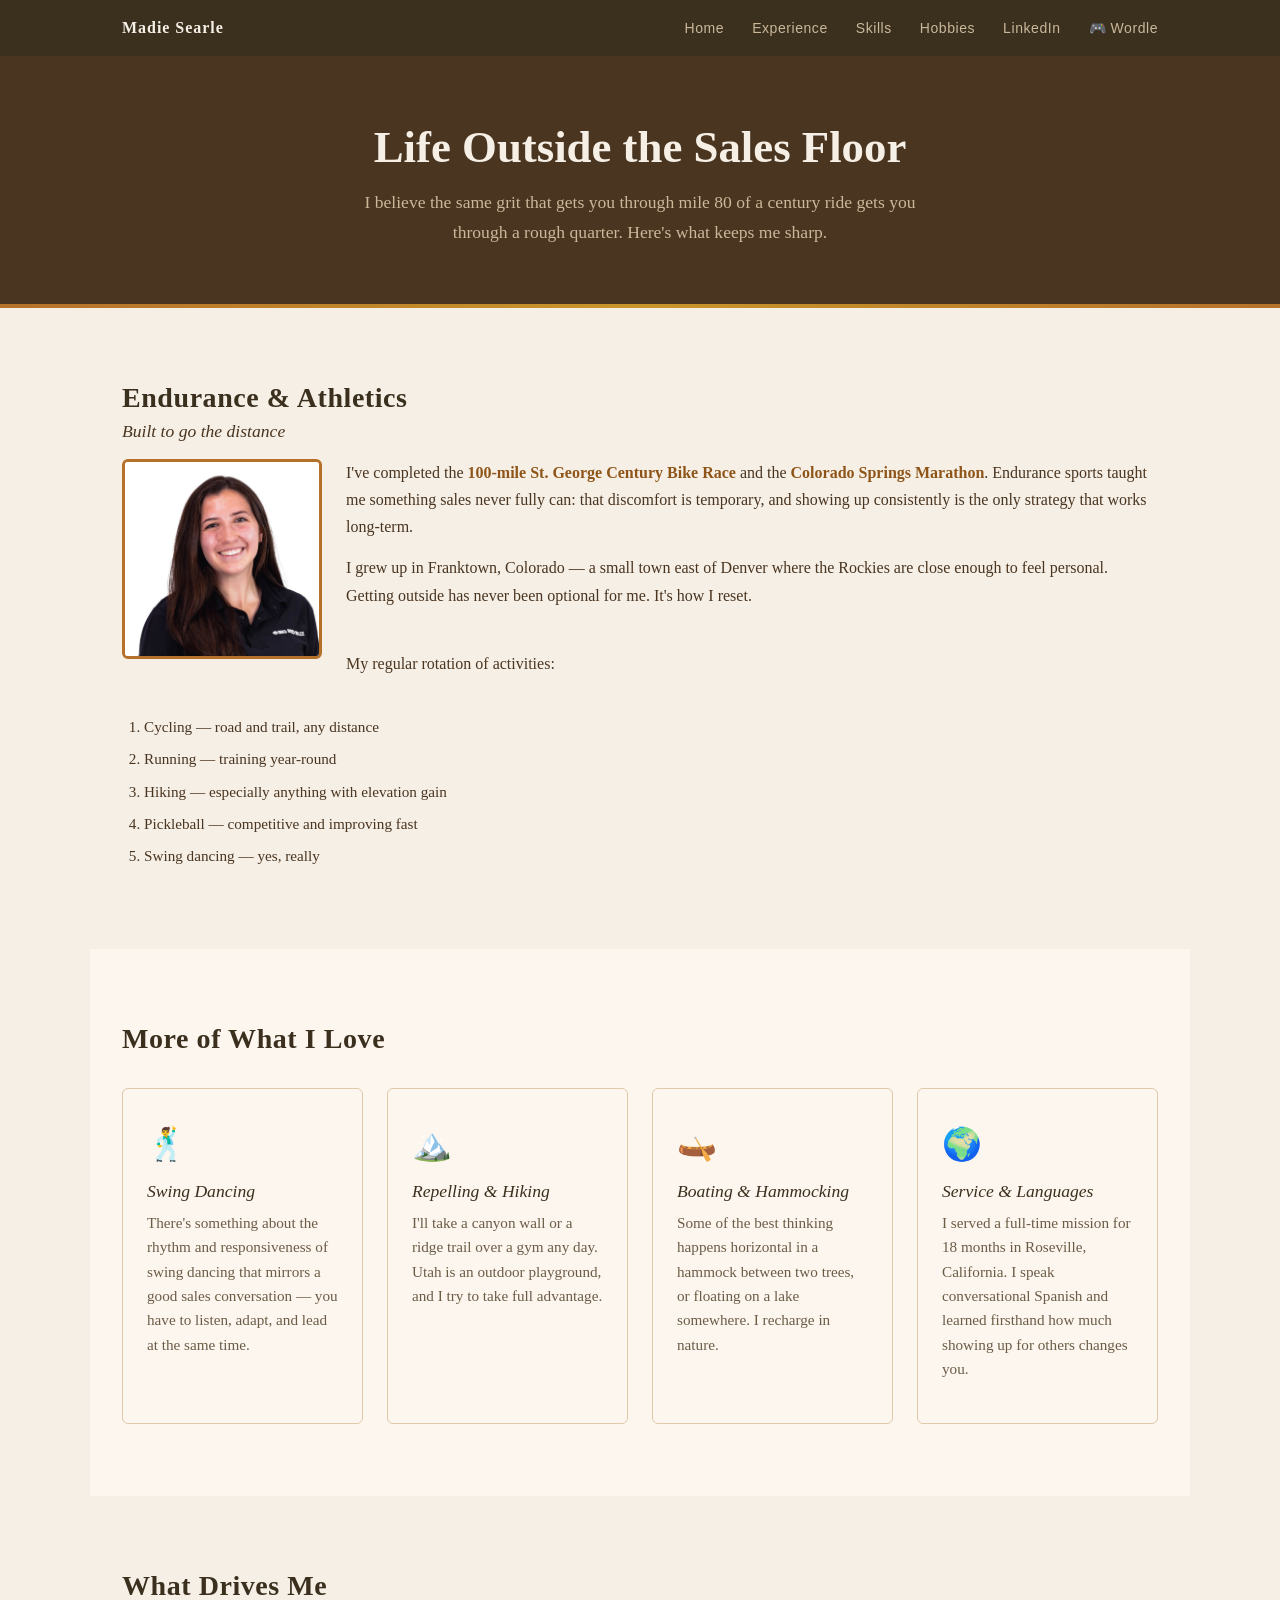
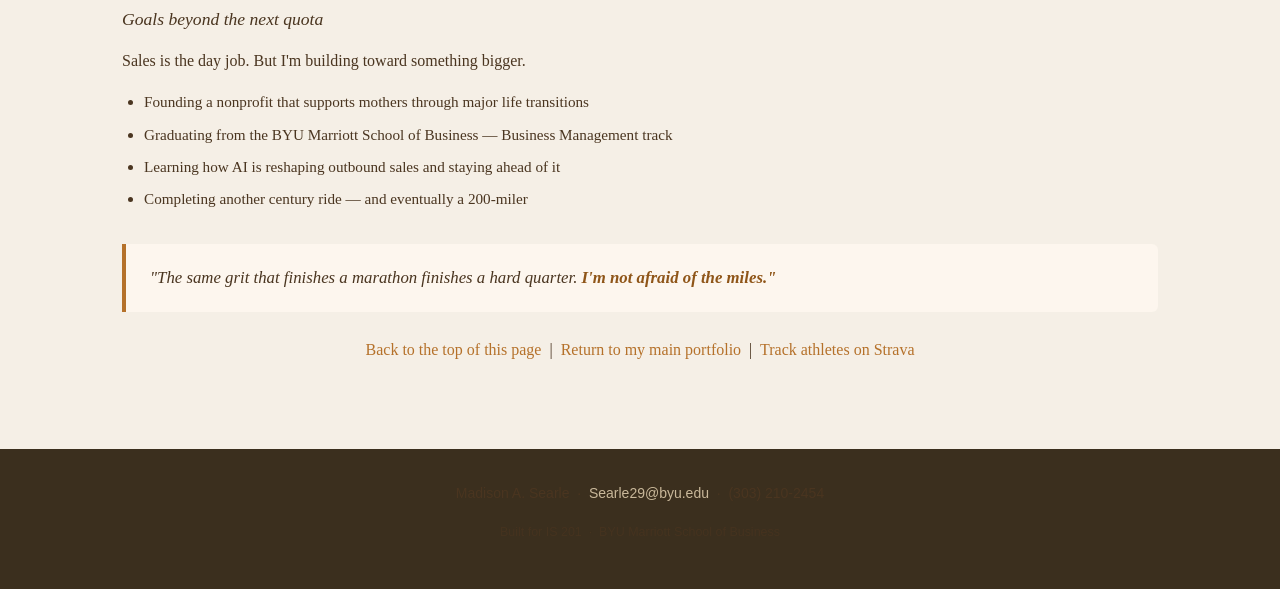
==== hobbies.html @ 1676e2b7 "Add files via upload" ====
<!DOCTYPE html>
<html lang="en">
<head>
  <meta charset="UTF-8">
  <meta name="viewport" content="width=device-width, initial-scale=1.0">
  <title>Madie Searle — Hobbies &amp; Life Outside Work</title>
  <link rel="stylesheet" href="styles.css">

  <!-- Internal style block on second page (Chapter 24 requirement) -->
  <style>
    #hobbies-hero {
      background-color: #4a3520;
      color: #f5efe6;
      padding: 120px 40px 60px;
      text-align: center;
      position: relative;
    }

    #hobbies-hero h1 {
      font-size: 2.8rem;
      color: #f5efe6;
      margin-bottom: 12px;
    }

    #hobbies-hero p {
      color: #c9b89a;
      font-size: 1.1rem;
      max-width: 580px;
      margin: 0 auto;
    }

    .hobby-grid {
      display: grid;
      grid-template-columns: repeat(auto-fit, minmax(240px, 1fr));
      gap: 24px;
      margin-top: 32px;
    }

    .hobby-card {
      background-color: #fdf6ee;
      border: 1px solid #e0c9a8;
      border-radius: 6px;
      padding: 28px 24px;
      position: relative;
    }

    .hobby-card h3 {
      color: #3b2f1e;
      margin-bottom: 8px;
    }

    .hobby-card p {
      color: #6b5c47;
      font-size: 0.95rem;
      line-height: 1.6;
    }

    .hobby-icon {
      font-size: 2rem;
      margin-bottom: 10px;
      display: block;
    }
  </style>
</head>
<body>

  <!-- ========== FIXED NAVIGATION ========== -->
  <nav id="main-nav">
    <div class="nav-inner">
      <span class="nav-logo">Madie Searle</span>
      <ul>
        <li><a href="index.html">Home</a></li>
        <li><a href="index.html#experience">Experience</a></li>
        <li><a href="index.html#skills">Skills</a></li>
        <li><a href="hobbies.html">Hobbies</a></li>
        <li><a href="https://www.linkedin.com/in/madie-searle-993b582a9" target="_blank">LinkedIn</a></li>
        <li><a href="wordle.html">🎮 Wordle</a></li>
      </ul>
    </div>
  </nav>

  <!-- ========== HERO ========== -->
  <header id="hobbies-hero">
    <div class="hero-accent"></div>
    <h1>Life Outside the Sales Floor</h1>
    <p>
      I believe the same grit that gets you through mile 80 of a century ride gets you through a rough quarter.
      Here's what keeps me sharp.
    </p>
  </header>

  <!-- ========== MAIN CONTENT ========== -->
  <main>

    <!-- ========== ENDURANCE SECTION ========== -->
    <!-- Endurance sports: biggest part of her identity outside work -->
    <section id="endurance" class="section section-light">
      <h2>Endurance &amp; Athletics</h2>
      <h3>Built to go the distance</h3>

      <div class="floated-block">
        <!-- Floated image with text wrap -->
        <img
          src="Madie.png"
          alt="Madie Searle, endurance athlete and sales professional"
          width="200"
          height="200"
          class="floated-img"
        >
        <p>
          I've completed the <span class="emphasis">100-mile St. George Century Bike Race</span> and the
          <span class="emphasis">Colorado Springs Marathon</span>. Endurance sports taught me something sales never fully can:
          that discomfort is temporary, and showing up consistently is the only strategy that works long-term.
        </p>
        <p>
          I grew up in Franktown, Colorado — a small town east of Denver where the Rockies are close enough to feel personal.
          Getting outside has never been optional for me. It's how I reset.
        </p>
        <br>
        <p id="activities-anchor">My regular rotation of activities:</p>
      </div>

      <!-- Ordered list: ranked by how often she does them -->
      <ol class="styled-list">
        <li>Cycling — road and trail, any distance</li>
        <li>Running — training year-round</li>
        <li>Hiking — especially anything with elevation gain</li>
        <li>Pickleball — competitive and improving fast</li>
        <li>Swing dancing — yes, really</li>
      </ol>
    </section>

    <!-- ========== HOBBY CARDS ========== -->
    <!-- Additional hobbies in card format -->
    <section id="more-hobbies" class="section section-warm">
      <h2>More of What I Love</h2>

      <div class="hobby-grid">

        <div class="hobby-card" id="dancing-card">
          <span class="hobby-icon">🕺</span>
          <h3>Swing Dancing</h3>
          <p>
            There's something about the rhythm and responsiveness of swing dancing that mirrors a good sales conversation — 
            you have to listen, adapt, and lead at the same time.
          </p>
        </div>

        <div class="hobby-card">
          <span class="hobby-icon">🏔️</span>
          <h3>Repelling &amp; Hiking</h3>
          <p>
            I'll take a canyon wall or a ridge trail over a gym any day. Utah is an outdoor playground, and I try to take full advantage.
          </p>
        </div>

        <div class="hobby-card">
          <span class="hobby-icon">🛶</span>
          <h3>Boating &amp; Hammocking</h3>
          <p>
            Some of the best thinking happens horizontal in a hammock between two trees, or floating on a lake somewhere.
            I recharge in nature.
          </p>
        </div>

        <div class="hobby-card">
          <span class="hobby-icon">🌍</span>
          <h3>Service &amp; Languages</h3>
          <p>
            I served a full-time mission for 18 months in Roseville, California. I speak conversational Spanish and 
            learned firsthand how much showing up for others changes you.
          </p>
        </div>

      </div>
    </section>

    <!-- ========== VALUES SECTION ========== -->
    <!-- What drives her -->
    <section id="values" class="section section-light">
      <h2>What Drives Me</h2>
      <h3>Goals beyond the next quota</h3>

      <p>Sales is the day job. But I'm building toward something bigger.</p>

      <ul class="styled-list">
        <li>Founding a nonprofit that supports mothers through major life transitions</li>
        <li>Graduating from the BYU Marriott School of Business — Business Management track</li>
        <li>Learning how AI is reshaping outbound sales and staying ahead of it</li>
        <li>Completing another century ride — and eventually a 200-miler</li>
      </ul>

      <div class="callout-box" style="margin-top: 32px;">
        <p>
          "The same grit that finishes a marathon finishes a hard quarter.
          <span class="emphasis">I'm not afraid of the miles."</span>
        </p>
      </div>

      <!-- Anchor link back to top of page -->
      <p style="margin-top: 24px; text-align: center;">
        <a href="#endurance">Back to the top of this page</a> &nbsp;|&nbsp;
        <a href="index.html">Return to my main portfolio</a> &nbsp;|&nbsp;
        <a href="https://www.strava.com" target="_blank">Track athletes on Strava</a>
      </p>
    </section>

  </main>

  <!-- ========== FOOTER ========== -->
  <footer id="main-footer">
    <p>Madison A. Searle &nbsp;·&nbsp; <a href="mailto:searle29@byu.edu">Searle29@byu.edu</a> &nbsp;·&nbsp; (303) 210-2454</p>
    <p class="footer-small">Built for IS 201 &nbsp;·&nbsp; BYU Marriott School of Business</p>
  </footer>

</body>
</html>
---- styles.css ----
/* ============================================================
   styles.css — Madie Searle Portfolio
   Shared stylesheet for index.html and hobbies.html
   ============================================================ */

/* ── RESET & BASE ── */
*, *::before, *::after {
  box-sizing: border-box;
  margin: 0;
  padding: 0;
}

html {
  scroll-behavior: smooth;
}

body {
  font-family: 'Georgia', serif;
  background-color: #f5efe6;
  color: #3b2f1e;
  line-height: 1.7;
}

/* ── TYPOGRAPHY ── */
h1, h2, h3 {
  font-family: 'Georgia', serif;
  font-weight: 700;
  line-height: 1.25;
}

h2 {
  font-size: 1.75rem;
  color: #3b2f1e;
  margin-bottom: 6px;
  letter-spacing: 0.02em;
}

h3 {
  font-size: 1.1rem;
  color: #4a3520;
  margin-bottom: 16px;
  font-weight: 400;
  font-style: italic;
}

p {
  margin-bottom: 14px;
  color: #4a3520;
}

a {
  color: #b5712a;
  text-decoration: none;
}

a:hover {
  color: #8f5518;
  text-decoration: underline;
}

/* ── NAVIGATION ── */
#main-nav {
  position: fixed;
  top: 0;
  left: 0;
  right: 0;
  background-color: #3b2f1e;
  z-index: 1000;
  height: 56px;
}

.nav-inner {
  max-width: 1100px;
  margin: 0 auto;
  padding: 0 32px;
  height: 100%;
  display: flex;
  align-items: center;
  justify-content: space-between;
}

.nav-logo {
  color: #f5efe6;
  font-size: 1rem;
  font-weight: 700;
  letter-spacing: 0.06em;
  font-family: 'Georgia', serif;
}

#main-nav ul {
  list-style: none;
  display: flex;
  gap: 28px;
}

#main-nav ul li a {
  color: #c9b89a;
  font-size: 0.875rem;
  font-family: sans-serif;
  font-weight: 500;
  letter-spacing: 0.04em;
  transition: color 0.2s;
}

#main-nav ul li a:hover {
  color: #f5efe6;
  text-decoration: none;
}

/* ── HERO SHARED ELEMENTS ── */
.hero-accent {
  position: absolute;
  bottom: 0;
  left: 0;
  right: 0;
  height: 4px;
  background: linear-gradient(90deg, #b5712a, #c9952a, #b5712a);
}

.hero-content {
  position: relative;
  z-index: 1;
}

.hero-photo {
  border-radius: 50%;
  border: 4px solid #b5712a;
  object-fit: cover;
  margin-bottom: 20px;
  display: block;
  margin-left: auto;
  margin-right: auto;
}

.hero-sub {
  color: #c9b89a;
  font-size: 1rem;
  max-width: 520px;
  margin: 0 auto 20px;
  font-family: sans-serif;
  line-height: 1.6;
}

.highlight-text {
  color: #d4a05a;
  font-weight: 600;
}

/* ── SECTIONS ── */
.section {
  padding: 72px 32px;
  max-width: 1100px;
  margin: 0 auto;
}

.section-light {
  background-color: #f5efe6;
}

.section-warm {
  background-color: #fdf6ee;
}

/* Full-width warm bg bands */
.section-warm-band {
  background-color: #fdf6ee;
  width: 100%;
}

#experience {
  background-color: #fdf6ee;
  max-width: 100%;
  padding: 72px 0;
}

#experience > * {
  max-width: 1100px;
  margin-left: auto;
  margin-right: auto;
  padding-left: 32px;
  padding-right: 32px;
}

#experience h2 {
  padding-left: 32px;
  padding-right: 32px;
  max-width: 1100px;
  margin: 0 auto 6px;
}

#experience h3.section-sub {
  padding-left: 32px;
  padding-right: 32px;
  max-width: 1100px;
  margin: 0 auto 28px;
}

/* ── ABOUT GRID ── */
.about-grid {
  display: grid;
  grid-template-columns: 1fr 280px;
  gap: 40px;
  margin-top: 28px;
  align-items: start;
}

.about-stats {
  display: flex;
  flex-direction: column;
  gap: 16px;
}

.stat-card {
  background: #3b2f1e;
  color: #f5efe6;
  border-radius: 6px;
  padding: 20px 22px;
  display: flex;
  flex-direction: column;
}

.stat-num {
  font-size: 2rem;
  font-weight: 700;
  color: #d4a05a;
  line-height: 1;
  margin-bottom: 6px;
}

.stat-label {
  font-size: 0.8rem;
  color: #c9b89a;
  font-family: sans-serif;
  line-height: 1.4;
}

/* ── JOB CARDS ── */
.job-card {
  background: #f5efe6;
  border: 1px solid #e0c9a8;
  border-radius: 6px;
  padding: 24px 28px;
  margin-bottom: 20px;
  max-width: 1100px;
  margin-left: auto;
  margin-right: auto;
}

.job-header {
  display: flex;
  justify-content: space-between;
  align-items: flex-start;
  flex-wrap: wrap;
  gap: 8px;
  margin-bottom: 14px;
}

.job-header h3 {
  font-size: 1rem;
  font-weight: 700;
  color: #3b2f1e;
  font-style: normal;
  margin: 0;
}

.job-meta {
  font-size: 0.82rem;
  color: #8f5518;
  font-family: sans-serif;
  font-weight: 500;
}

.job-card ul {
  padding-left: 20px;
  color: #4a3520;
  font-size: 0.95rem;
}

.job-card ul li {
  margin-bottom: 6px;
}

/* ── SKILLS COLUMNS ── */
.skills-columns {
  display: grid;
  grid-template-columns: 1fr 1fr;
  gap: 40px;
  margin-top: 28px;
  margin-bottom: 36px;
}

.skills-columns h3 {
  font-style: normal;
  font-weight: 700;
  font-size: 1rem;
  margin-bottom: 12px;
  color: #3b2f1e;
}

.skills-columns ol,
.skills-columns ul {
  padding-left: 20px;
  color: #4a3520;
  font-size: 0.95rem;
}

.skills-columns li {
  margin-bottom: 6px;
}

/* ── EDUCATION ── */
.education-block {
  background: #3b2f1e;
  color: #f5efe6;
  border-radius: 6px;
  padding: 28px 32px;
  margin-top: 8px;
}

.education-block h3 {
  color: #d4a05a;
  font-style: normal;
  font-weight: 700;
  font-size: 1rem;
  margin-bottom: 12px;
}

.education-block p {
  color: #c9b89a;
  font-size: 0.9rem;
  margin-bottom: 6px;
}

.education-block strong {
  color: #f5efe6;
}

/* ── ANCHOR / CTA SECTION ── */
.anchor-section {
  text-align: center;
  padding: 36px 32px;
  border-top: 1px solid #e0c9a8;
}

.anchor-section p {
  font-family: sans-serif;
  font-size: 0.95rem;
  color: #6b5c47;
}

/* ── EMPHASIS ── */
.emphasis {
  color: #8f5518;
  font-weight: 600;
}

/* ── FLOATED IMAGE BLOCK (hobbies) ── */
.floated-block {
  overflow: hidden;
  margin-bottom: 24px;
}

.floated-img {
  float: left;
  margin: 0 24px 16px 0;
  border-radius: 6px;
  border: 3px solid #b5712a;
  object-fit: cover;
}

/* ── STYLED LISTS ── */
.styled-list {
  padding-left: 22px;
  color: #4a3520;
  font-size: 0.95rem;
  margin-top: 16px;
}

.styled-list li {
  margin-bottom: 8px;
  line-height: 1.6;
}

/* ── CALLOUT BOX ── */
.callout-box {
  border-left: 4px solid #b5712a;
  background: #fdf6ee;
  padding: 20px 24px;
  border-radius: 0 6px 6px 0;
}

.callout-box p {
  font-size: 1.05rem;
  color: #4a3520;
  font-style: italic;
  margin: 0;
}

/* ── FOOTER ── */
#main-footer {
  background-color: #3b2f1e;
  color: #c9b89a;
  text-align: center;
  padding: 32px 24px;
  font-family: sans-serif;
  font-size: 0.875rem;
  line-height: 1.8;
}

#main-footer a {
  color: #c9b89a;
}

#main-footer a:hover {
  color: #f5efe6;
}

.footer-small {
  font-size: 0.78rem;
  opacity: 0.7;
}

/* ── RESPONSIVE ── */
@media (max-width: 768px) {
  .about-grid {
    grid-template-columns: 1fr;
  }

  .skills-columns {
    grid-template-columns: 1fr;
  }

  #main-nav ul {
    gap: 16px;
  }

  .section {
    padding: 48px 20px;
  }

  .job-header {
    flex-direction: column;
  }

  #hero h1 {
    font-size: 2.2rem !important;
  }
}
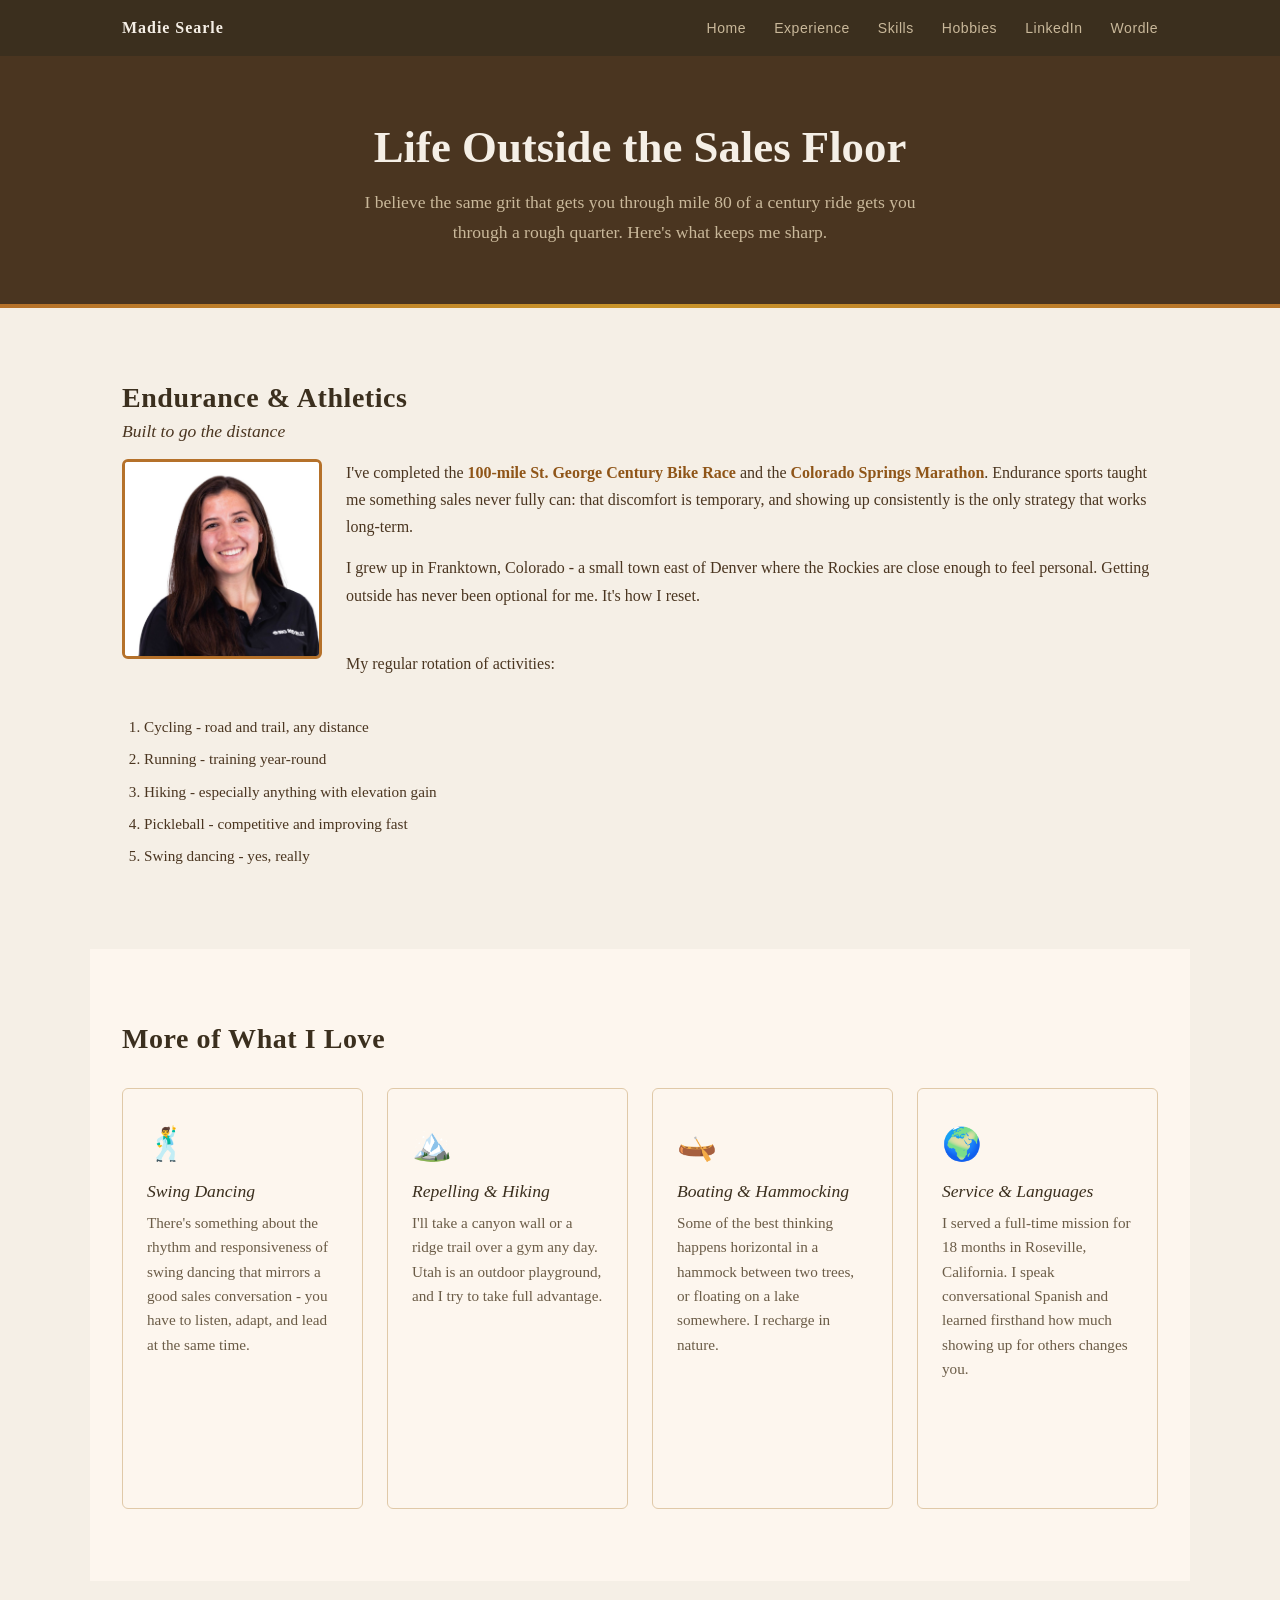
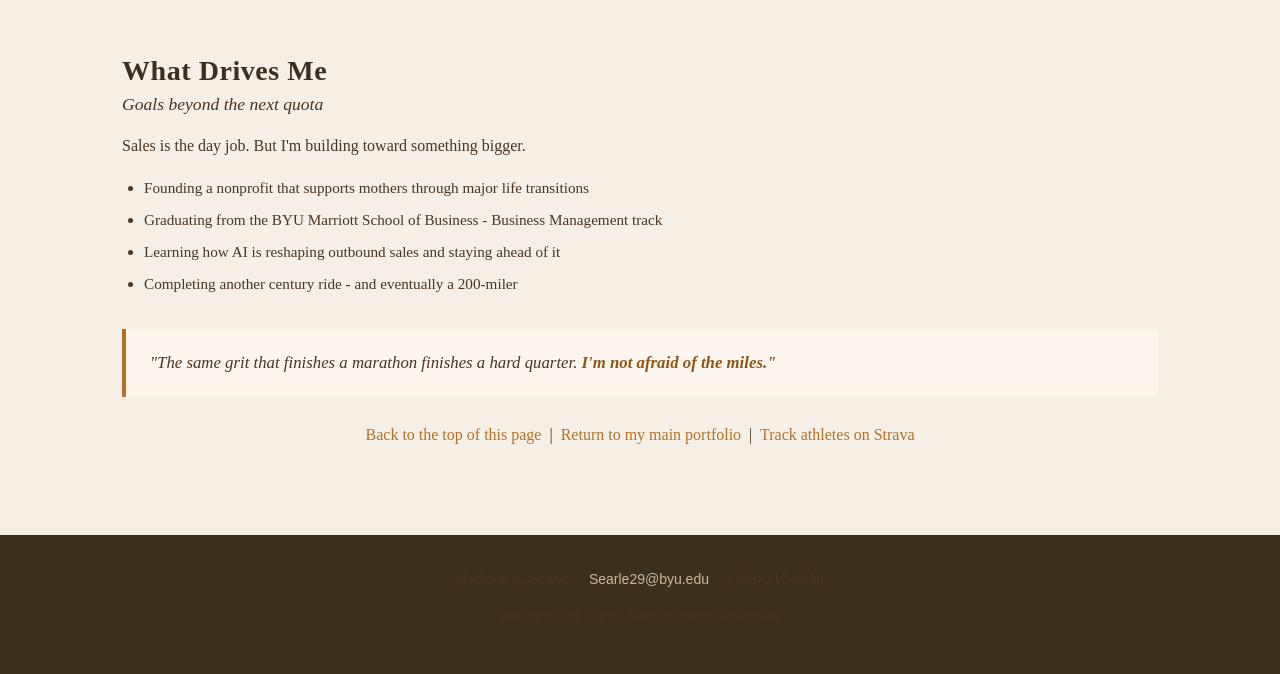
==== commit 3300289d: "Add YouTube swing dancing video embed to hobbies.html" ====
--- a/hobbies.html
+++ b/hobbies.html
@@ -1,217 +1,244 @@
 <!DOCTYPE html>
 <html lang="en">
 <head>
-  <meta charset="UTF-8">
-  <meta name="viewport" content="width=device-width, initial-scale=1.0">
-  <title>Madie Searle — Hobbies &amp; Life Outside Work</title>
-  <link rel="stylesheet" href="styles.css">
-
-  <!-- Internal style block on second page (Chapter 24 requirement) -->
-  <style>
-    #hobbies-hero {
-      background-color: #4a3520;
-      color: #f5efe6;
-      padding: 120px 40px 60px;
-      text-align: center;
-      position: relative;
-    }
-
-    #hobbies-hero h1 {
-      font-size: 2.8rem;
-      color: #f5efe6;
-      margin-bottom: 12px;
-    }
-
-    #hobbies-hero p {
-      color: #c9b89a;
-      font-size: 1.1rem;
-      max-width: 580px;
-      margin: 0 auto;
-    }
-
-    .hobby-grid {
-      display: grid;
-      grid-template-columns: repeat(auto-fit, minmax(240px, 1fr));
-      gap: 24px;
-      margin-top: 32px;
-    }
-
-    .hobby-card {
-      background-color: #fdf6ee;
-      border: 1px solid #e0c9a8;
-      border-radius: 6px;
-      padding: 28px 24px;
-      position: relative;
-    }
-
-    .hobby-card h3 {
-      color: #3b2f1e;
-      margin-bottom: 8px;
-    }
-
-    .hobby-card p {
-      color: #6b5c47;
-      font-size: 0.95rem;
-      line-height: 1.6;
-    }
-
-    .hobby-icon {
-      font-size: 2rem;
-      margin-bottom: 10px;
-      display: block;
-    }
-  </style>
+<meta charset="UTF-8">
+<meta name="viewport" content="width=device-width, initial-scale=1.0">
+<title>Madie Searle — Hobbies &amp; Life Outside Work</title>
+<link rel="stylesheet" href="styles.css">
+
+<!-- Internal style block on second page (Chapter 24 requirement) -->
+<style>
+#hobbies-hero {
+background-color: #4a3520;
+color: #f5efe6;
+padding: 120px 40px 60px;
+text-align: center;
+position: relative;
+}
+
+#hobbies-hero h1 {
+font-size: 2.8rem;
+color: #f5efe6;
+margin-bottom: 12px;
+}
+
+#hobbies-hero p {
+color: #c9b89a;
+font-size: 1.1rem;
+max-width: 580px;
+margin: 0 auto;
+}
+
+.hobby-grid {
+display: grid;
+grid-template-columns: repeat(auto-fit, minmax(240px, 1fr));
+gap: 24px;
+margin-top: 32px;
+}
+
+.hobby-card {
+background-color: #fdf6ee;
+border: 1px solid #e0c9a8;
+border-radius: 6px;
+padding: 28px 24px;
+position: relative;
+}
+
+.hobby-card h3 {
+color: #3b2f1e;
+margin-bottom: 8px;
+}
+
+.hobby-card p {
+color: #6b5c47;
+font-size: 0.95rem;
+line-height: 1.6;
+}
+
+.hobby-icon {
+font-size: 2rem;
+margin-bottom: 10px;
+display: block;
+}
+
+.video-embed {
+margin-top: 16px;
+position: relative;
+padding-bottom: 56.25%;
+height: 0;
+overflow: hidden;
+border-radius: 6px;
+}
+
+.video-embed iframe {
+position: absolute;
+top: 0;
+left: 0;
+width: 100%;
+height: 100%;
+border: 0;
+}
+</style>
 </head>
 <body>
 
-  <!-- ========== FIXED NAVIGATION ========== -->
-  <nav id="main-nav">
-    <div class="nav-inner">
-      <span class="nav-logo">Madie Searle</span>
-      <ul>
-        <li><a href="index.html">Home</a></li>
-        <li><a href="index.html#experience">Experience</a></li>
-        <li><a href="index.html#skills">Skills</a></li>
-        <li><a href="hobbies.html">Hobbies</a></li>
-        <li><a href="https://www.linkedin.com/in/madie-searle-993b582a9" target="_blank">LinkedIn</a></li>
-        <li><a href="wordle.html">🎮 Wordle</a></li>
-      </ul>
-    </div>
-  </nav>
-
-  <!-- ========== HERO ========== -->
-  <header id="hobbies-hero">
-    <div class="hero-accent"></div>
-    <h1>Life Outside the Sales Floor</h1>
-    <p>
-      I believe the same grit that gets you through mile 80 of a century ride gets you through a rough quarter.
-      Here's what keeps me sharp.
-    </p>
-  </header>
-
-  <!-- ========== MAIN CONTENT ========== -->
-  <main>
-
-    <!-- ========== ENDURANCE SECTION ========== -->
-    <!-- Endurance sports: biggest part of her identity outside work -->
-    <section id="endurance" class="section section-light">
-      <h2>Endurance &amp; Athletics</h2>
-      <h3>Built to go the distance</h3>
-
-      <div class="floated-block">
-        <!-- Floated image with text wrap -->
-        <img
-          src="Madie.png"
-          alt="Madie Searle, endurance athlete and sales professional"
-          width="200"
-          height="200"
-          class="floated-img"
-        >
-        <p>
-          I've completed the <span class="emphasis">100-mile St. George Century Bike Race</span> and the
-          <span class="emphasis">Colorado Springs Marathon</span>. Endurance sports taught me something sales never fully can:
-          that discomfort is temporary, and showing up consistently is the only strategy that works long-term.
-        </p>
-        <p>
-          I grew up in Franktown, Colorado — a small town east of Denver where the Rockies are close enough to feel personal.
-          Getting outside has never been optional for me. It's how I reset.
-        </p>
-        <br>
-        <p id="activities-anchor">My regular rotation of activities:</p>
-      </div>
-
-      <!-- Ordered list: ranked by how often she does them -->
-      <ol class="styled-list">
-        <li>Cycling — road and trail, any distance</li>
-        <li>Running — training year-round</li>
-        <li>Hiking — especially anything with elevation gain</li>
-        <li>Pickleball — competitive and improving fast</li>
-        <li>Swing dancing — yes, really</li>
-      </ol>
-    </section>
-
-    <!-- ========== HOBBY CARDS ========== -->
-    <!-- Additional hobbies in card format -->
-    <section id="more-hobbies" class="section section-warm">
-      <h2>More of What I Love</h2>
-
-      <div class="hobby-grid">
-
-        <div class="hobby-card" id="dancing-card">
-          <span class="hobby-icon">🕺</span>
-          <h3>Swing Dancing</h3>
-          <p>
-            There's something about the rhythm and responsiveness of swing dancing that mirrors a good sales conversation — 
-            you have to listen, adapt, and lead at the same time.
-          </p>
-        </div>
-
-        <div class="hobby-card">
-          <span class="hobby-icon">🏔️</span>
-          <h3>Repelling &amp; Hiking</h3>
-          <p>
-            I'll take a canyon wall or a ridge trail over a gym any day. Utah is an outdoor playground, and I try to take full advantage.
-          </p>
-        </div>
-
-        <div class="hobby-card">
-          <span class="hobby-icon">🛶</span>
-          <h3>Boating &amp; Hammocking</h3>
-          <p>
-            Some of the best thinking happens horizontal in a hammock between two trees, or floating on a lake somewhere.
-            I recharge in nature.
-          </p>
-        </div>
-
-        <div class="hobby-card">
-          <span class="hobby-icon">🌍</span>
-          <h3>Service &amp; Languages</h3>
-          <p>
-            I served a full-time mission for 18 months in Roseville, California. I speak conversational Spanish and 
-            learned firsthand how much showing up for others changes you.
-          </p>
-        </div>
-
-      </div>
-    </section>
-
-    <!-- ========== VALUES SECTION ========== -->
-    <!-- What drives her -->
-    <section id="values" class="section section-light">
-      <h2>What Drives Me</h2>
-      <h3>Goals beyond the next quota</h3>
-
-      <p>Sales is the day job. But I'm building toward something bigger.</p>
-
-      <ul class="styled-list">
-        <li>Founding a nonprofit that supports mothers through major life transitions</li>
-        <li>Graduating from the BYU Marriott School of Business — Business Management track</li>
-        <li>Learning how AI is reshaping outbound sales and staying ahead of it</li>
-        <li>Completing another century ride — and eventually a 200-miler</li>
-      </ul>
-
-      <div class="callout-box" style="margin-top: 32px;">
-        <p>
-          "The same grit that finishes a marathon finishes a hard quarter.
-          <span class="emphasis">I'm not afraid of the miles."</span>
-        </p>
-      </div>
-
-      <!-- Anchor link back to top of page -->
-      <p style="margin-top: 24px; text-align: center;">
-        <a href="#endurance">Back to the top of this page</a> &nbsp;|&nbsp;
-        <a href="index.html">Return to my main portfolio</a> &nbsp;|&nbsp;
-        <a href="https://www.strava.com" target="_blank">Track athletes on Strava</a>
-      </p>
-    </section>
-
-  </main>
-
-  <!-- ========== FOOTER ========== -->
-  <footer id="main-footer">
-    <p>Madison A. Searle &nbsp;·&nbsp; <a href="mailto:searle29@byu.edu">Searle29@byu.edu</a> &nbsp;·&nbsp; (303) 210-2454</p>
-    <p class="footer-small">Built for IS 201 &nbsp;·&nbsp; BYU Marriott School of Business</p>
-  </footer>
+<!-- ========== FIXED NAVIGATION ========== -->
+<nav id="main-nav">
+<div class="nav-inner">
+<span class="nav-logo">Madie Searle</span>
+<ul>
+<li><a href="index.html">Home</a></li>
+<li><a href="index.html#experience">Experience</a></li>
+<li><a href="index.html#skills">Skills</a></li>
+<li><a href="hobbies.html">Hobbies</a></li>
+<li><a href="https://www.linkedin.com/in/madie-searle-993b582a9" target="_blank">LinkedIn</a></li>
+<li><a href="wordle.html">Wordle</a></li>
+</ul>
+</div>
+</nav>
+
+<!-- ========== HERO ========== -->
+<header id="hobbies-hero">
+<div class="hero-accent"></div>
+<h1>Life Outside the Sales Floor</h1>
+<p>
+I believe the same grit that gets you through mile 80 of a century ride gets you through a rough quarter.
+Here's what keeps me sharp.
+</p>
+</header>
+
+<!-- ========== MAIN CONTENT ========== -->
+<main>
+
+<!-- ========== ENDURANCE SECTION ========== -->
+<!-- Endurance sports: biggest part of her identity outside work -->
+<section id="endurance" class="section section-light">
+<h2>Endurance &amp; Athletics</h2>
+<h3>Built to go the distance</h3>
+
+<div class="floated-block">
+<!-- Floated image with text wrap -->
+<img
+src="Madie.png"
+alt="Madie Searle, endurance athlete and sales professional"
+width="200"
+height="200"
+class="floated-img"
+>
+<p>
+I've completed the <span class="emphasis">100-mile St. George Century Bike Race</span> and the
+<span class="emphasis">Colorado Springs Marathon</span>. Endurance sports taught me something sales never fully can:
+that discomfort is temporary, and showing up consistently is the only strategy that works long-term.
+</p>
+<p>
+I grew up in Franktown, Colorado - a small town east of Denver where the Rockies are close enough to feel personal.
+Getting outside has never been optional for me. It's how I reset.
+</p>
+<br>
+<p id="activities-anchor">My regular rotation of activities:</p>
+</div>
+
+<!-- Ordered list: ranked by how often she does them -->
+<ol class="styled-list">
+<li>Cycling - road and trail, any distance</li>
+<li>Running - training year-round</li>
+<li>Hiking - especially anything with elevation gain</li>
+<li>Pickleball - competitive and improving fast</li>
+<li>Swing dancing - yes, really</li>
+</ol>
+</section>
+
+<!-- ========== HOBBY CARDS ========== -->
+<!-- Additional hobbies in card format -->
+<section id="more-hobbies" class="section section-warm">
+<h2>More of What I Love</h2>
+
+<div class="hobby-grid">
+
+<div class="hobby-card" id="dancing-card">
+<span class="hobby-icon">&#x1F57A;</span>
+<h3>Swing Dancing</h3>
+<p>
+There's something about the rhythm and responsiveness of swing dancing that mirrors a good sales conversation -
+you have to listen, adapt, and lead at the same time.
+</p>
+<!-- Swing dancing YouTube video embed -->
+<div class="video-embed">
+<iframe
+src="https://www.youtube.com/embed/ZTfxtVj0LVs"
+title="Swing Dancing"
+allowfullscreen
+allow="accelerometer; autoplay; clipboard-write; encrypted-media; gyroscope; picture-in-picture">
+</iframe>
+</div>
+</div>
+
+<div class="hobby-card">
+<span class="hobby-icon">&#x1F3D4;&#xFE0F;</span>
+<h3>Repelling &amp; Hiking</h3>
+<p>
+I'll take a canyon wall or a ridge trail over a gym any day. Utah is an outdoor playground, and I try to take full advantage.
+</p>
+</div>
+
+<div class="hobby-card">
+<span class="hobby-icon">&#x1F6F6;</span>
+<h3>Boating &amp; Hammocking</h3>
+<p>
+Some of the best thinking happens horizontal in a hammock between two trees, or floating on a lake somewhere.
+I recharge in nature.
+</p>
+</div>
+
+<div class="hobby-card">
+<span class="hobby-icon">&#x1F30D;</span>
+<h3>Service &amp; Languages</h3>
+<p>
+I served a full-time mission for 18 months in Roseville, California. I speak conversational Spanish and
+learned firsthand how much showing up for others changes you.
+</p>
+</div>
+
+</div>
+</section>
+
+<!-- ========== VALUES SECTION ========== -->
+<!-- What drives her -->
+<section id="values" class="section section-light">
+<h2>What Drives Me</h2>
+<h3>Goals beyond the next quota</h3>
+
+<p>Sales is the day job. But I'm building toward something bigger.</p>
+
+<ul class="styled-list">
+<li>Founding a nonprofit that supports mothers through major life transitions</li>
+<li>Graduating from the BYU Marriott School of Business - Business Management track</li>
+<li>Learning how AI is reshaping outbound sales and staying ahead of it</li>
+<li>Completing another century ride - and eventually a 200-miler</li>
+</ul>
+
+<div class="callout-box" style="margin-top: 32px;">
+<p>
+"The same grit that finishes a marathon finishes a hard quarter.
+<span class="emphasis">I'm not afraid of the miles."</span>
+</p>
+</div>
+
+<!-- Anchor link back to top of page -->
+<p style="margin-top: 24px; text-align: center;">
+<a href="#endurance">Back to the top of this page</a> &nbsp;|&nbsp;
+<a href="index.html">Return to my main portfolio</a> &nbsp;|&nbsp;
+<a href="https://www.strava.com" target="_blank">Track athletes on Strava</a>
+</p>
+</section>
+
+</main>
+
+<!-- ========== FOOTER ========== -->
+<footer id="main-footer">
+<p>Madison A. Searle &nbsp;&#xB7;&nbsp; <a href="mailto:searle29@byu.edu">Searle29@byu.edu</a> &nbsp;&#xB7;&nbsp; (303) 210-2454</p>
+<p class="footer-small">Built for IS 201 &nbsp;&#xB7;&nbsp; BYU Marriott School of Business</p>
+</footer>
 
 </body>
 </html>
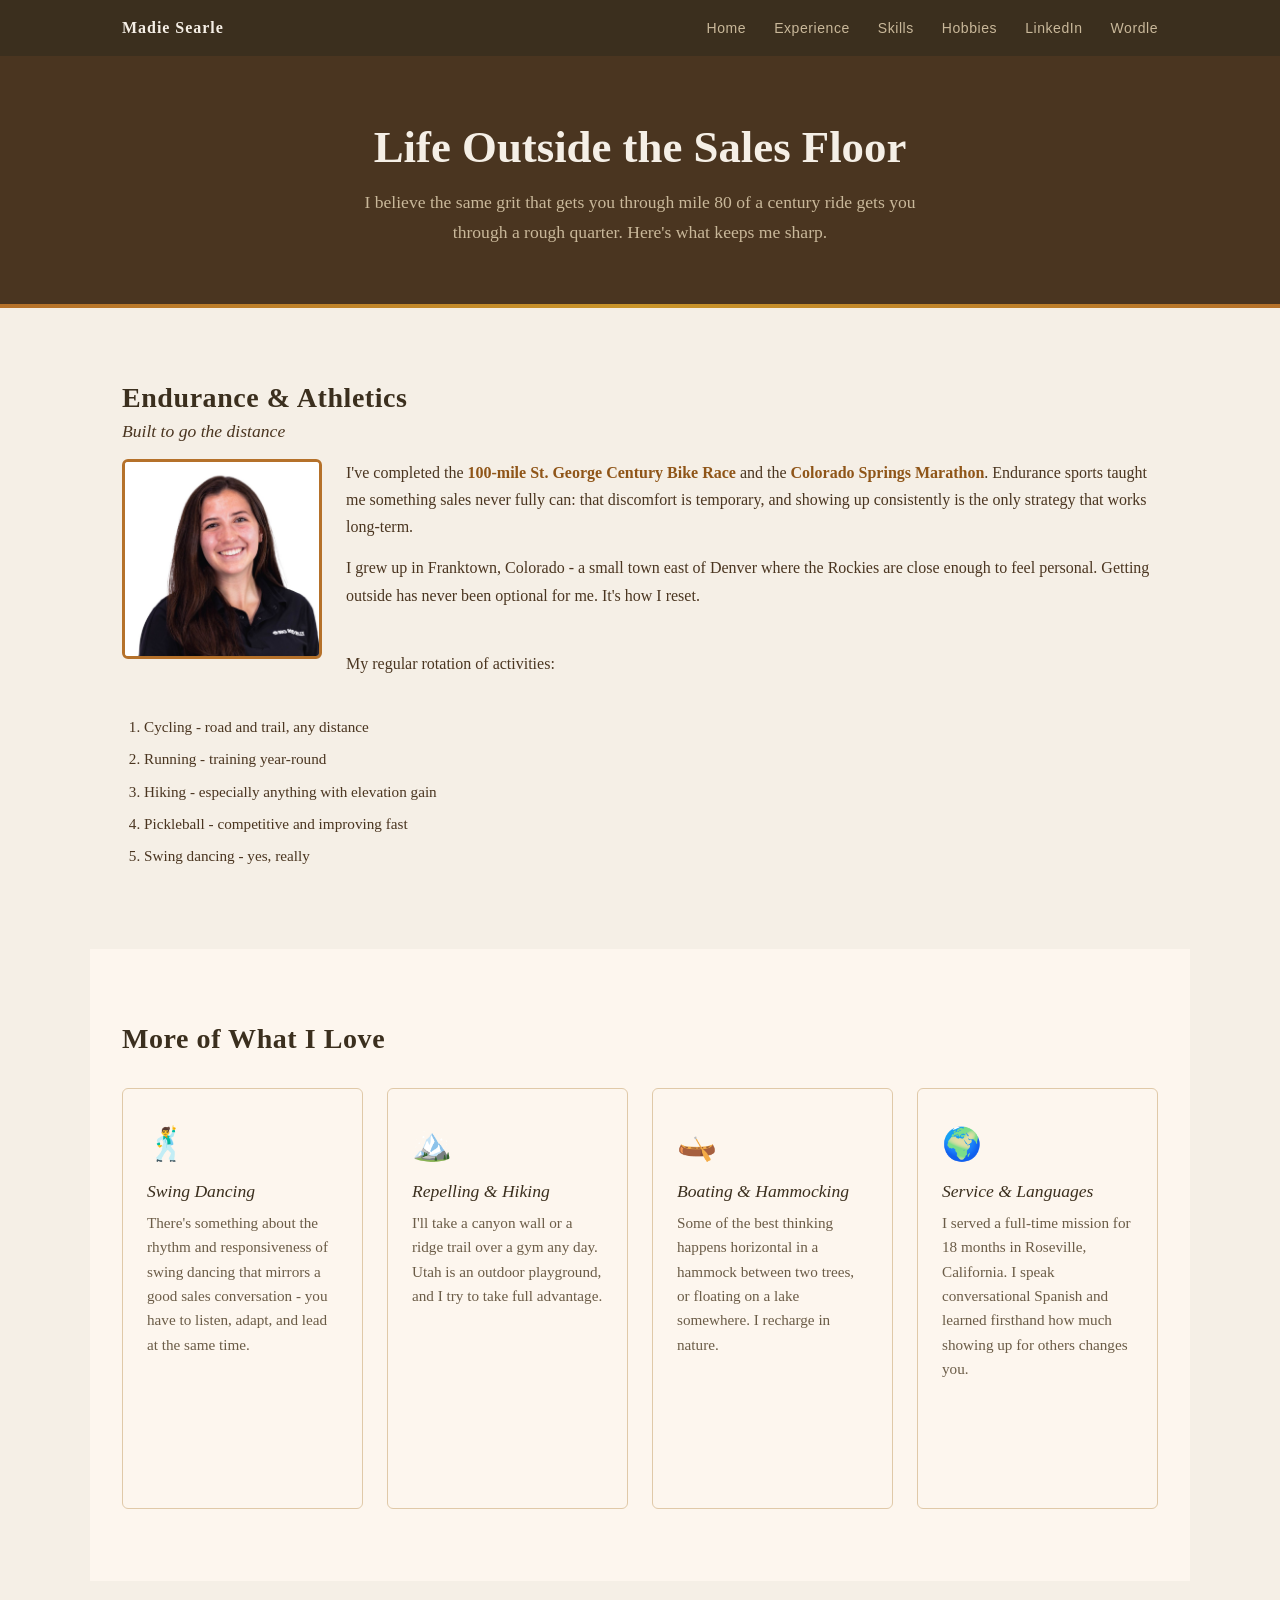
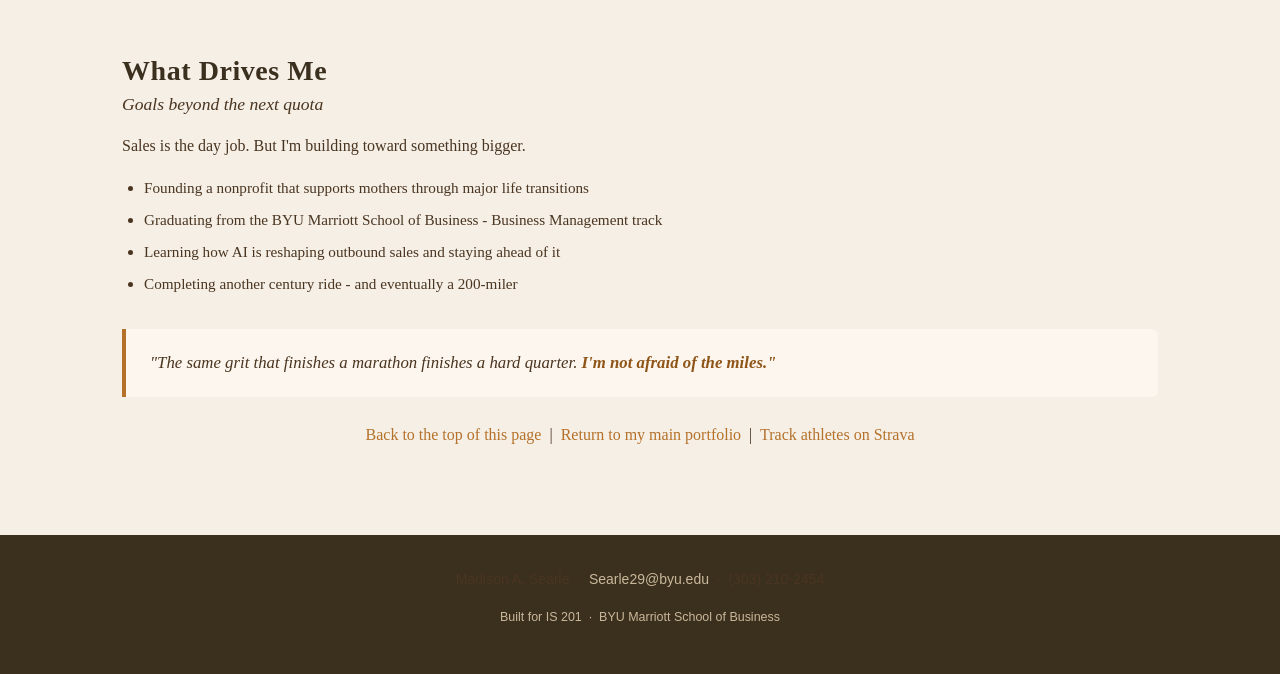
==== commit e758e37f: "Fix video embed: replace non-embeddable video ID with embeddable one" ====
--- a/hobbies.html
+++ b/hobbies.html
@@ -165,7 +165,7 @@
 <!-- Swing dancing YouTube video embed -->
 <div class="video-embed">
 <iframe
-src="https://www.youtube.com/embed/ZTfxtVj0LVs"
+src="https://www.youtube.com/embed/26-1t15R_MU"
 title="Swing Dancing"
 allowfullscreen
 allow="accelerometer; autoplay; clipboard-write; encrypted-media; gyroscope; picture-in-picture">
--- a/styles.css
+++ b/styles.css
@@ -417,7 +417,7 @@
 
 .footer-small {
   font-size: 0.78rem;
-  opacity: 0.7;
+    color: #c9b89a;
 }
 
 /* ── RESPONSIVE ── */
@@ -446,3 +446,20 @@
     font-size: 2.2rem !important;
   }
 }
+
+/* ── VIDEO WRAPPER ── */
+.video-wrapper {
+     position: relative;
+     width: 100%;
+     max-width: 600px; /* optional */
+  aspect-ratio: 1 / 1; /* makes it a square */
+  margin: 0 auto;
+     overflow: hidden;
+     border-radius: 12px; /* optional */
+}
+
+.video-wrapper iframe {
+     width: 100%;
+     height: 100%;
+     border: 0;
+}
